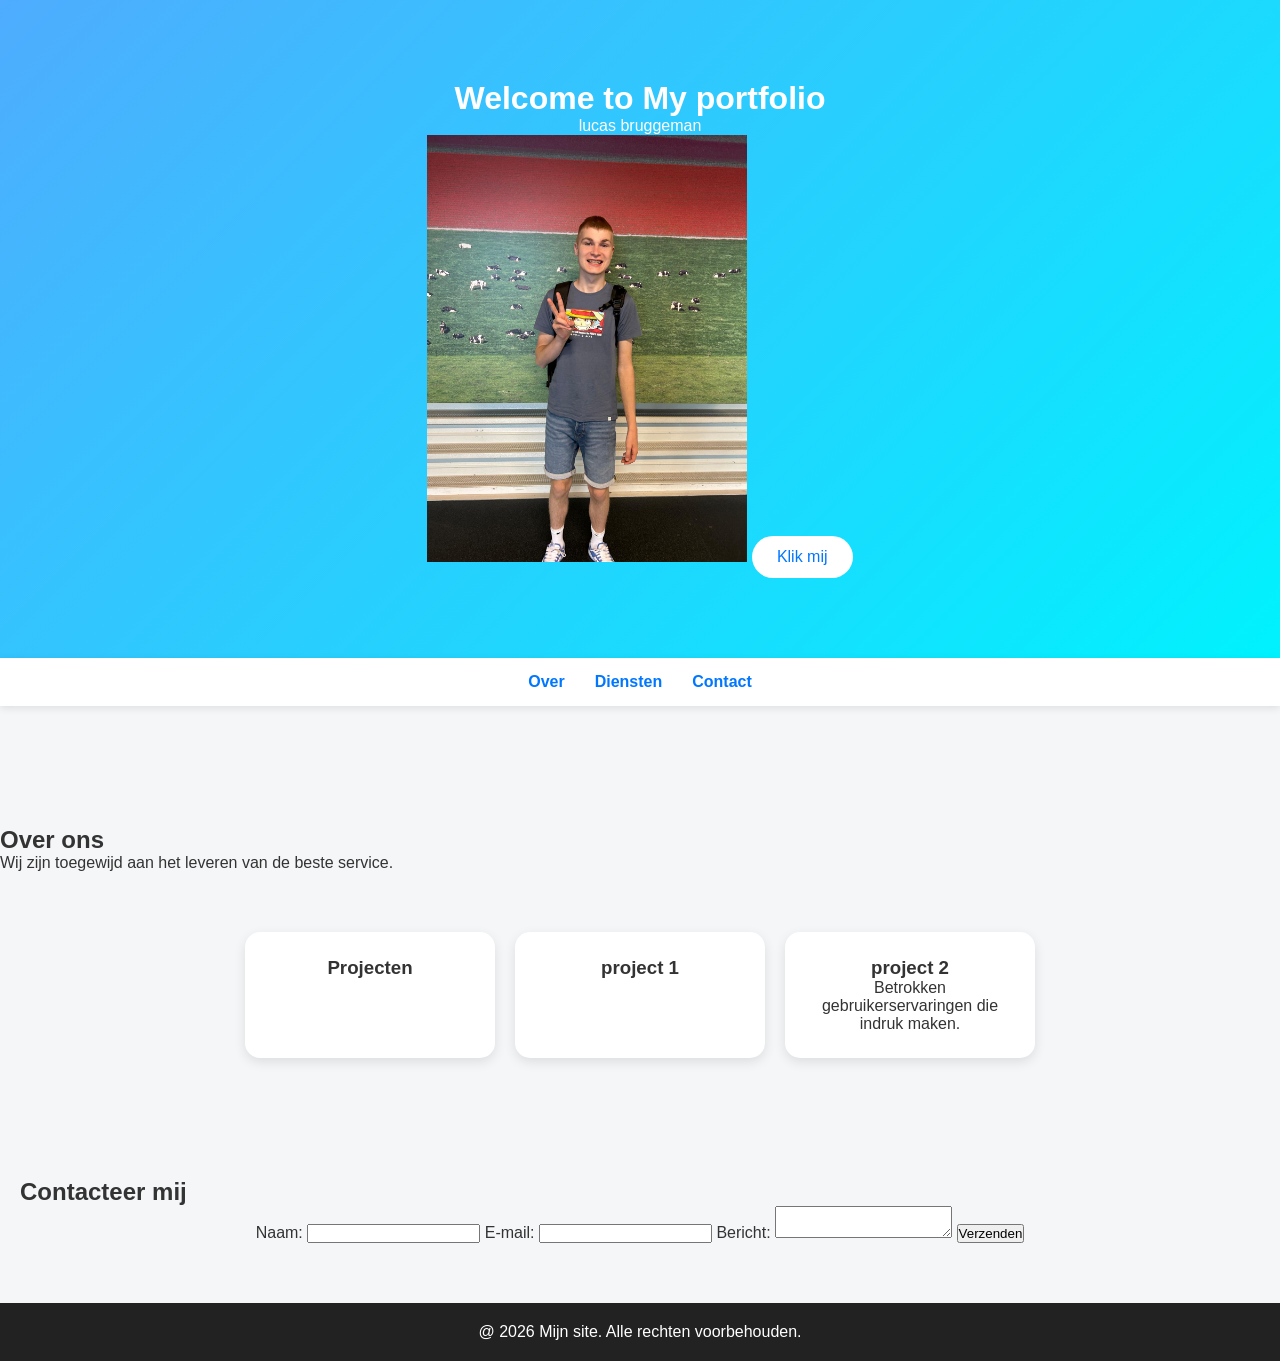
==== index.html @ d20eaf66 "Add files via upload" ====
<!DOCTYPE html>
<html lang="en">
<head>
    <meta charset="UTF-8">
    <meta name="viewport" content="width=device-width, initial-scale=1.0">
    <title>Mijn site </title>
    <link rel="stylesheet" href="style.css">
</head>
<body>
    <header>
        <h1>Welcome to My portfolio</h1>
        <p>lucas bruggeman</p>
        <img class="foto2" src="./foto/foto1.jpeg" alt="">
        <button id="actionBtn">Klik mij</button>
    </header>

    <nav>
        <a href="#over">Over</a>
        <a href="#diensten">Diensten</a>
        <a href="#contact">Contact</a>
    </nav>

    <section id="over"></section>
    <h2>Over ons</h2>
    <p>
     Wij zijn toegewijd aan het leveren van de beste service.
    </p>
    </section>

    <section id="diensten" class="cards">
        <div class="card">
            <h3>Projecten</h3>
        </div>
        <div class="card">
            <h3>project 1</h3>
            <p/p>
        </div>
        <div class="card">
            <h3>project 2</h3>
            <p>Betrokken gebruikerservaringen die indruk maken.</p>
        </div>
    </section>

    <section id="contact">
        <h2>Contacteer mij </h2>
        <form>
            <label for="name">Naam:</label>
            <input type="text" id="name" name="name" required>

            <label for="email">E-mail:</label>
            <input type="email" id="email" name="email" required>

            <label for="message">Bericht:</label>
            <textarea id="message" name="message" required></textarea>

            <button type="submit">Verzenden</button>
        </form>
    </section>

    <footer>
        <p>@ 2026 Mijn site. Alle rechten voorbehouden.</p>
    </footer>

    <script src="script.js"></script>
</body>
</html>
---- style.css ----
* {
    margin: 0;
    padding: 0;
    box-sizing: border-box;
    font-family: Arial, Helvetica, sans-serif;
}

body {
    background-color: #f4f6f8;
    color: #333;
}

header {
   background: linear-gradient(135deg, #4facfe, #00f2fe);
   color: white;
   text-align: center;
   padding: 80px 20px;
}

header button {
    margin-top: 20px;
    padding: 12px 25px;
    border: none;
    border-radius: 25px;
    background: white;
    color: #0077ff;
    font-size: 16px;
    cursor: pointer;
    transition: 0.3s;
}

header button:hover {
    transform: scale(1.1);
}

nav {
    display: flex;
    justify-content: center;
    background-color: #fff;
    padding: 15px;
    box-shadow: 0 2px 8px rgba(0, 0, 0, 0.1);
}

nav a {
    margin: 0 15px;
    text-decoration: none;
    color: #0077ff;
    font-weight: bold;
}

section {
    padding: 60px 20px;
    text-align: center;
}

.cards {
    display: flex;
    justify-content: center;
    gap: 20px;
    flex-wrap: wrap;
}

.card {
    background: white;
    padding: 25px;
    width: 250px;
    border-radius: 15px;
    box-shadow: 0 4px 12px rgba(0, 0, 0, 0.1);
    transition: 0.3s;
}

.card:hover {
    transform: translateY(-10px);
}

footer {
    background: #222;
    color: white;
    text-align: center;
    padding: 20px;
}

.foto2{
    width: 20rem;
}


h2{
    display: flex;
    align-items: center;
}
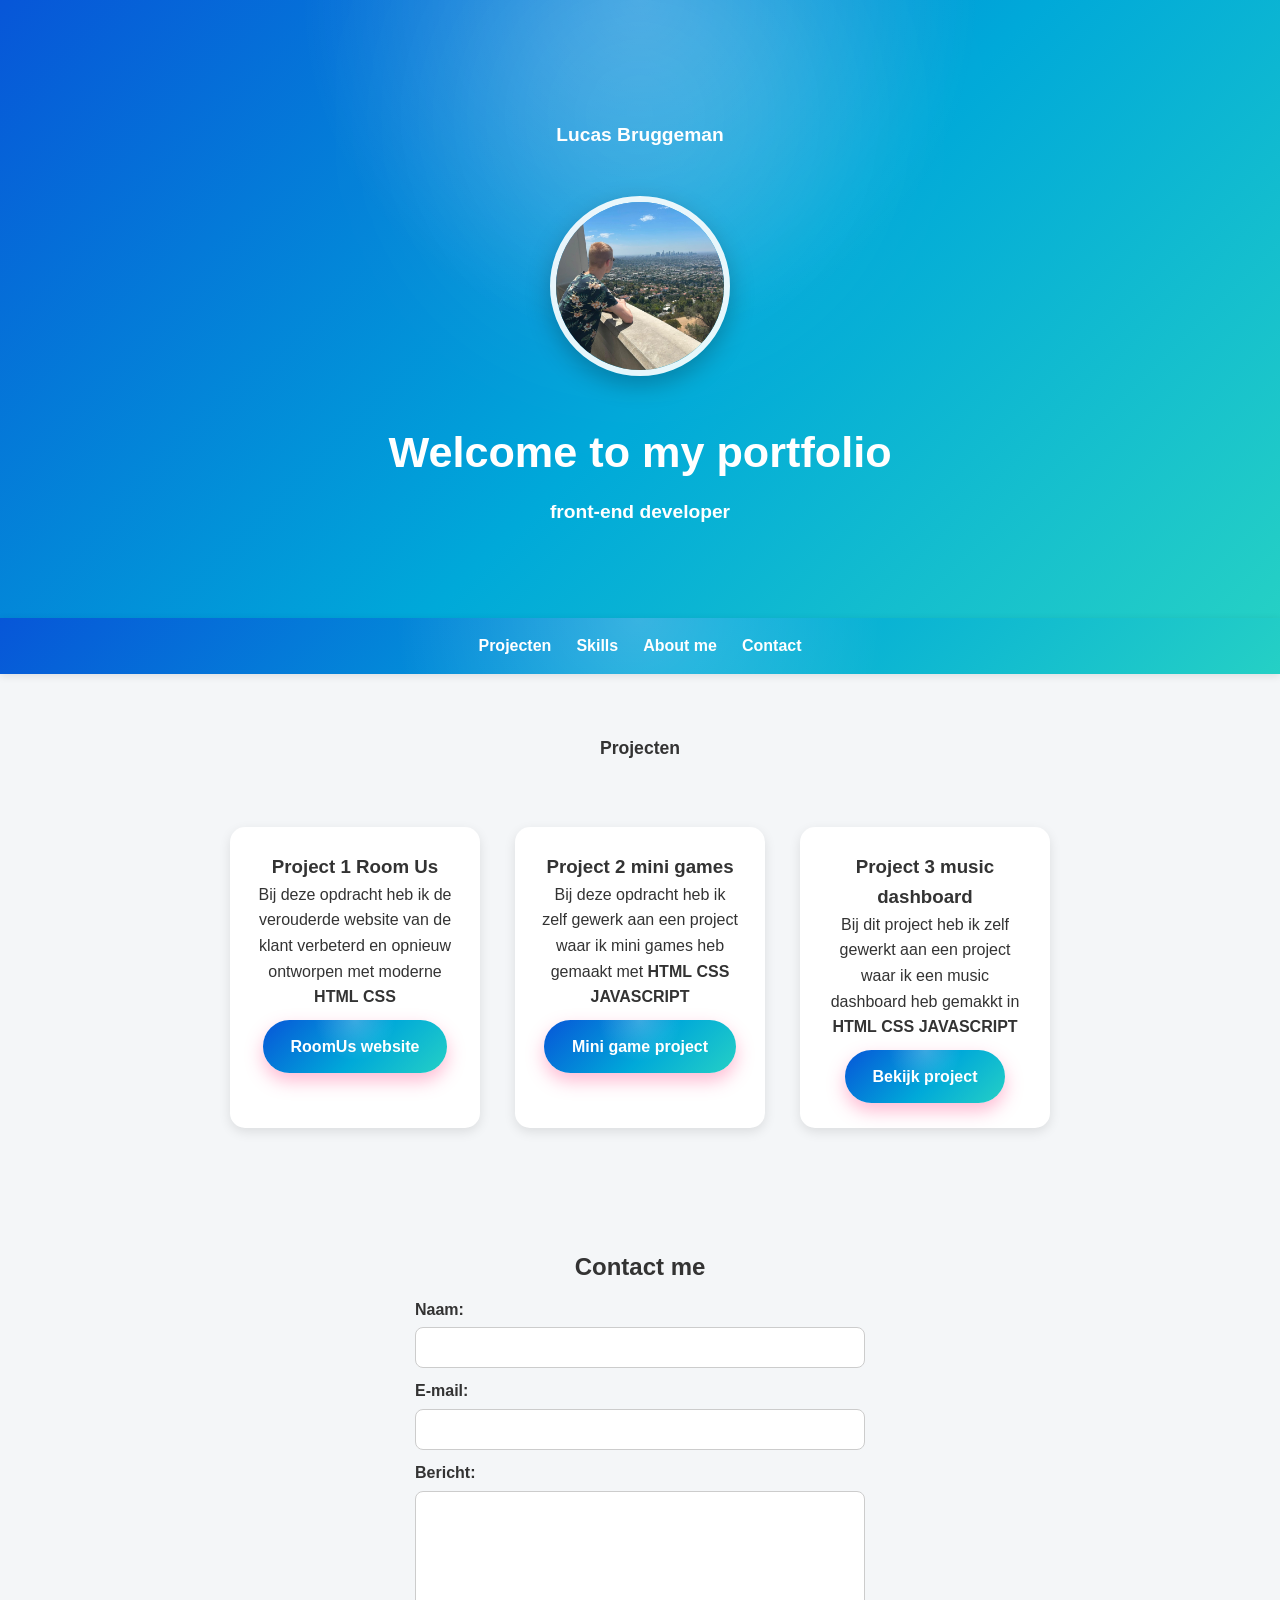
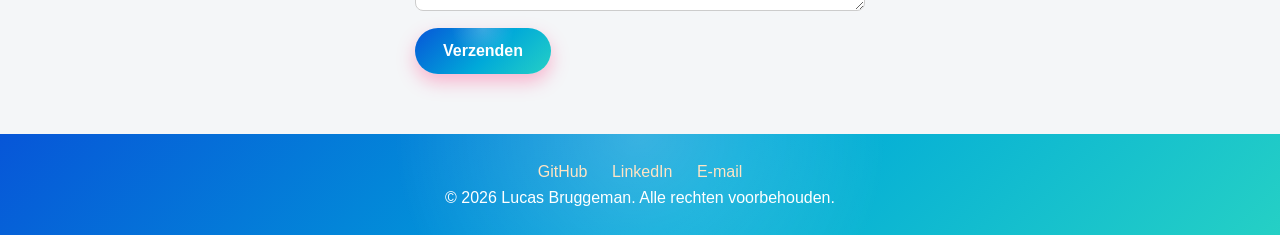
==== commit a40d5ace: "Add files via upload" ====
--- a/index.html
+++ b/index.html
@@ -1,66 +1,94 @@
 <!DOCTYPE html>
-<html lang="en">
+<html lang="nl">
 <head>
-    <meta charset="UTF-8">
-    <meta name="viewport" content="width=device-width, initial-scale=1.0">
-    <title>Mijn site </title>
-    <link rel="stylesheet" href="style.css">
+    <meta charset="UTF-8" />
+    <meta name="viewport" content="width=device-width, initial-scale=1.0" />
+    <title>Lucas Bruggeman  Portfolio</title>
+    <link rel="stylesheet" href="style.css" />
 </head>
+
 <body>
+ 
+
+
     <header>
-        <h1>Welcome to My portfolio</h1>
-        <p>lucas bruggeman</p>
-        <img class="foto2" src="./foto/foto1.jpeg" alt="">
-        <button id="actionBtn">Klik mij</button>
+        <h1 class="pheader"><strong>Lucas Bruggeman</strong></h1>
+          <div class="header-buttons">
+   
+</div>
+        <img src="./foto/WhatsApp Image 2026-09-15 at 11.11.29.jpeg" alt="">
+        <h1>Welcome to my portfolio</h1>
+        <h2 class="pheader"><strong>front-end developer</strong></h2>
     </header>
 
+    
+
     <nav>
-        <a href="#over">Over</a>
-        <a href="#diensten">Diensten</a>
-        <a href="#contact">Contact</a>
+        <a href="#projecten" target="_blank">Projecten</a>
+        <a href="aboutmeskill.html" target="_blank">Skills</a>
+        <a href="aboutmeskill.html" target="_blank">About me</a>
+        <a href="#contact" target="_blank">Contact</a>
     </nav>
 
-    <section id="over"></section>
-    <h2>Over ons</h2>
-    <p>
-     Wij zijn toegewijd aan het leveren van de beste service.
-    </p>
+    <section id="projecten" class="cards">
+        <h2 class="tekst"><strong>Projecten</strong></h2>
+
+        <div class="card">
+            <h3 >Project 1  Room Us</h3>
+            <p>
+                Bij deze opdracht heb ik de verouderde website van de klant verbeterd
+                en opnieuw ontworpen met moderne  <strong>HTML</strong> <strong>CSS</strong> 
+            </p>
+            <a class="button1" href="./roomus/roomus.html" target="_blank">RoomUs website</a>
+        </div>
+
+        <div class="card">
+            <h3>Project 2 mini games</h3>
+            <p>Bij deze opdracht heb ik zelf gewerk aan een project waar ik mini games heb gemaakt met <strong>HTML</strong> <strong>CSS</strong> <strong>JAVASCRIPT</strong>  </p>
+            <a class="button1" href="./project 1/index.html" target="_blank"> Mini game project</a>
+        </div>
+
+        <div class="card">
+            <h3>Project 3 music dashboard </h3>
+            <p>Bij dit project heb ik zelf gewerkt aan een project waar ik een music dashboard heb gemakkt in <strong>HTML</strong> <strong>CSS</strong> <strong>  JAVASCRIPT</strong></p>
+            <a class="button1" href="./Music Dashboard/index.html" target="_blank">Bekijk project</a>
+        </div>
+
+       
     </section>
 
-    <section id="diensten" class="cards">
-        <div class="card">
-            <h3>Projecten</h3>
-        </div>
-        <div class="card">
-            <h3>project 1</h3>
-            <p/p>
-        </div>
-        <div class="card">
-            <h3>project 2</h3>
-            <p>Betrokken gebruikerservaringen die indruk maken.</p>
-        </div>
-    </section>
+    
+     
 
-    <section id="contact">
-        <h2>Contacteer mij </h2>
+
+    <section class="contact" id="contact">
+        <h2>Contact me</h2>
         <form>
             <label for="name">Naam:</label>
-            <input type="text" id="name" name="name" required>
+            <input type="text" id="name" name="name" required />
 
             <label for="email">E-mail:</label>
-            <input type="email" id="email" name="email" required>
+            <input type="email" id="email" name="email" required />
 
             <label for="message">Bericht:</label>
             <textarea id="message" name="message" required></textarea>
 
-            <button type="submit">Verzenden</button>
+            <button type="submit" class="button1">Verzenden</button>
         </form>
     </section>
 
     <footer>
-        <p>@ 2026 Mijn site. Alle rechten voorbehouden.</p>
+        <a href="https://github.com/luc-b03052008/portfolio">GitHub</a>
+        <a href="https://www.linkedin.com/in/lucas-bruggeman-b39a6b413">LinkedIn</a>
+        <a href="mailto:38404@ma-web.nl">E-mail</a>
+        <p>© 2026 Lucas Bruggeman. Alle rechten voorbehouden.</p>
     </footer>
 
-    <script src="script.js"></script>
+   
 </body>
-</html>+</html>
+
+
+
+
+
--- a/style.css
+++ b/style.css
@@ -1,3 +1,4 @@
+
 * {
     margin: 0;
     padding: 0;
@@ -8,55 +9,204 @@
 body {
     background-color: #f4f6f8;
     color: #333;
-}
+    line-height: 1.6;
+}
+
 
 header {
-   background: linear-gradient(135deg, #4facfe, #00f2fe);
-   color: white;
-   text-align: center;
-   padding: 80px 20px;
-}
-
-header button {
+    background: radial-gradient(circle at 50% 0%, rgba(255, 255, 255, 0.22), transparent 38%), linear-gradient(135deg, #0756d8, #00a9d9 55%, #25d0c5);
+    color: white;
+    text-align: center;
+    padding: 110px 20px 90px;
+    
+    box-shadow: 0 14px 35px rgba(0, 73, 150, 0.22);
+    position: relative;
+    overflow: hidden;
+}
+
+
+header img {
+    width: 180px;
+    height: 180px;
+    object-fit: cover;
+    border-radius: 50%;
+    border: 6px solid rgba(255, 255, 255, 0.9);
+    box-shadow: 0 8px 25px rgba(0, 0, 0, 0.25);
+    margin: 25px 0;
+    transition: transform 0.3s ease;
+}
+
+header img:hover {
+    transform: scale(1.06);
+}
+
+
+.header-buttons {
+    display: flex;
+    justify-content: center;
+    gap: 15px;
     margin-top: 20px;
-    padding: 12px 25px;
+}
+
+.header-buttons button {
+    padding: 10px 18px;
+    border-radius: 999px;
     border: none;
-    border-radius: 25px;
     background: white;
     color: #0077ff;
-    font-size: 16px;
+    font-weight: bold;
     cursor: pointer;
-    transition: 0.3s;
-}
-
-header button:hover {
-    transform: scale(1.1);
-}
+    transition: 0.2s;
+}
+
+.header-buttons button:hover {
+    background: #e6f0ff;
+}
+
+
+
+.darkmode {
+    background-color: #121212;
+    color: #e6e6e6;
+}
+
+.darkmode header {
+    background: linear-gradient(135deg, #222, #444);
+    color: white;
+}
+
+.darkmode nav {
+    background-color: #1e1e1e;
+}
+
+.darkmode nav a {
+    color: #00aaff;
+}
+
+.darkmode nav a:hover {
+    color: #66d0ff;
+}
+
+.darkmode .card {
+    background-color: #1e1e1e;
+    color: #e6e6e6;
+}
+
+.darkmode .contact {
+    color: #e6e6e6;
+}
+
+.darkmode form input,
+.darkmode form textarea {
+    background-color: #222;
+    color: white;
+    border: 1px solid #555;
+}
+
+.darkmode form input::placeholder,
+.darkmode form textarea::placeholder {
+    color: #aaa;
+}
+
+.darkmode footer {
+    background-color: #000;
+}
+
+.darkmode footer a {
+    color: #00aaff;
+}
+
+
+
+
+.darkmode .header-buttons button {
+    background-color: #222;
+    color: white;
+}
+
+.darkmode .header-buttons button:hover {
+    background-color: #333;
+}
+
+
+
+header::after {
+    content: "";
+    position: absolute;
+    top: -60px;
+    left: 50%;
+    transform: translateX(-50%);
+    width: 350px;
+    height: 350px;
+    background: rgba(255, 255, 255, 0.15);
+    filter: blur(90px);
+    border-radius: 50%;
+    animation: headerGlow 6s infinite alternate ease-in-out;
+}
+
+@keyframes headerGlow {
+    0% { transform: translateX(-50%) translateY(0); }
+    100% { transform: translateX(-50%) translateY(40px); }
+}
+
+header h1 {
+    font-size: 2.7rem;
+    font-weight: 700;
+    margin: 10px 0;
+}
+
+.pheader {
+    font-size: 1.2rem;
+    font-weight: 500;
+}
+
+
 
 nav {
+    position: sticky;
+    top: 0;
+    z-index: 1000;
     display: flex;
     justify-content: center;
-    background-color: #fff;
+    background: radial-gradient(circle at 50% 0%, rgba(255, 255, 255, 0.22), transparent 38%), linear-gradient(135deg, #0756d8, #00a9d9 55%, #25d0c5);
     padding: 15px;
+    gap: 25px;
     box-shadow: 0 2px 8px rgba(0, 0, 0, 0.1);
 }
 
 nav a {
-    margin: 0 15px;
     text-decoration: none;
-    color: #0077ff;
-    font-weight: bold;
-}
+    color: white;
+    font-weight: bold;
+    transition: 0.2s;
+}
+
+nav a:hover {
+    color: #0056b3;
+}
+
 
 section {
     padding: 60px 20px;
     text-align: center;
+}
+
+.tekst {
+    display: block;
+    text-align: center;
+    margin: 0 auto 30px;
+    color: #333;
+    font-size: 1.1rem;
+}
+
+h2.tekst {
+    width: 100%;
 }
 
 .cards {
     display: flex;
     justify-content: center;
-    gap: 20px;
+    gap: 35px;
     flex-wrap: wrap;
 }
 
@@ -73,19 +223,77 @@
     transform: translateY(-10px);
 }
 
+
+
+
+.button1 {
+    display: inline-block;
+    padding: 14px 28px;
+    border: none;
+    border-radius: 999px;
+    background: radial-gradient(circle at 50% 0%, rgba(255, 255, 255, 0.22), transparent 38%), linear-gradient(135deg, #0756d8, #00a9d9 55%, #25d0c5);
+    color: #fff;
+    font-size: 1rem;
+    font-weight: bold;
+    text-decoration: none;
+    cursor: pointer;
+    box-shadow: 0 8px 18px rgba(255, 61, 129, 0.35);
+    transition: transform 0.2s ease, box-shadow 0.2s ease;
+    margin-top: 10px;
+}
+
+.button1:hover {
+    transform: translateY(-3px) scale(1.03);
+    box-shadow: 0 12px 24px rgba(255, 61, 129, 0.45);
+}
+
+.button1:active {
+    transform: translateY(0) scale(0.98);
+}
+
+
+
+form {
+    max-width: 450px;
+    margin: auto;
+    text-align: left;
+}
+
+form label {
+    font-weight: bold;
+    margin-top: 10px;
+    display: block;
+}
+
+form input,
+form textarea {
+    width: 100%;
+    padding: 12px;
+    margin-top: 5px;
+    border-radius: 8px;
+    border: 1px solid #ccc;
+}
+
+form textarea {
+    height: 120px;
+}
+
+
 footer {
-    background: #222;
-    color: white;
-    text-align: center;
-    padding: 20px;
-}
-
-.foto2{
-    width: 20rem;
-}
-
-
-h2{
-    display: flex;
-    align-items: center;
-}+    background: radial-gradient(circle at 50% 0%, rgba(255, 255, 255, 0.22), transparent 38%), linear-gradient(135deg, #0756d8, #00a9d9 55%, #25d0c5);
+    color: white;
+    text-align: center;
+    padding: 25px;
+}
+
+footer a {
+    color: bisque;
+    margin: 0 10px;
+    text-decoration: none;
+}
+
+footer a:hover {
+    color: #66d0ff;
+}
+
+
